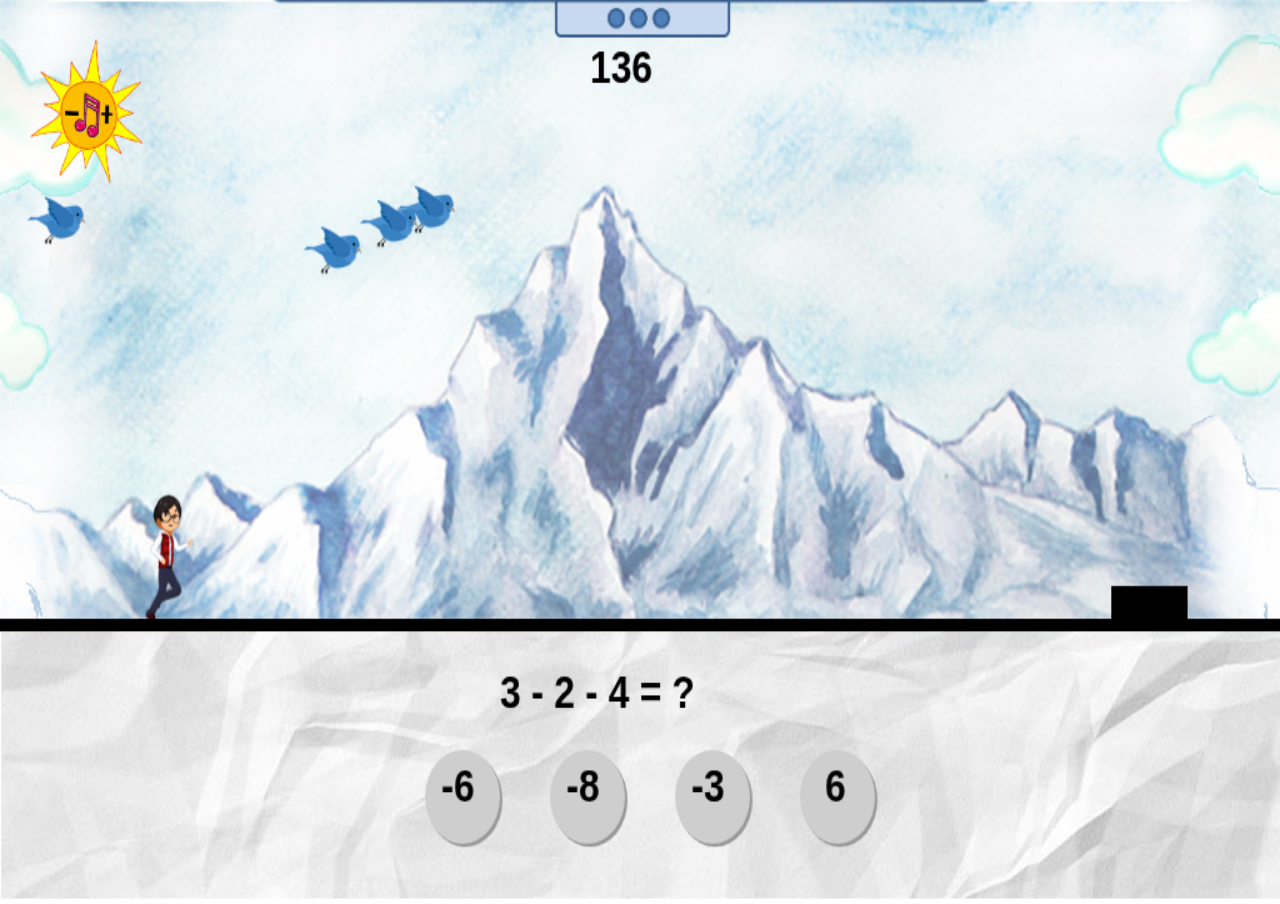
==== gamePage.html @ c8851156 "Initial commit" ====
﻿<!DOCTYPE html>
<html>
<head>
    <meta charset="utf-8" />
    <title>Calc it up</title>
   <!-- createjs -->
    <script src="js/preloadjs-0.2.0.min.js"></script>
    <script src="js/easeljs/ui/Touch.js"></script>
    <script src="js/easeljs/events/MouseEvent.js"></script>
    <script src="js/easeljs/display/DisplayObject.js"></script>
    <script src="js/easeljs/utils/UID.js"></script>
    <script src="js/easeljs/utils/Ticker.js"></script>
    <script src="js/easeljs/geom/Matrix2D.js"></script>
    <script src="js/easeljs/display/BitmapAnimation.js"></script>
    <script src="js/easeljs/geom/Rectangle.js"></script>
    <script src="js/easeljs/display/Shadow.js"></script>
    <script src="js/easeljs/display/Graphics.js"></script>
    <script src="js/easeljs/display/Shape.js"></script>
    <script src="js/easeljs/utils/SpriteSheetBuilder.js"></script>
    <script src="js/easeljs/utils/SpriteSheetUtils.js"></script>
    <script src="js/easeljs/display/SpriteSheet.js"></script>
    <script src="js/easeljs/display/Text.js"></script>
    <script src="js/easeljs/display/Bitmap.js"></script>
    <script src="js/easeljs/display/Container.js"></script>
    <script src="js/easeljs/display/Stage.js"></script>
    <script src="js/tweenjs-0.3.0.min.js"></script>
    <script src="http://code.createjs.com/soundjs-0.5.2.min.js"></script>
    <script src="js/box2dweb.js"></script>

    <!-- game files -->
    <script src="js/gameStates.js"></script>
    <script src="js/labyrinthGenerator.js"></script>
    <script src="js/labyrinthDrawer.js"></script>
    <script src="js/expressionGenerator.js"></script>
    <script src="js/expressionDrawer.js"></script>
    <script src="js/physics.js"></script>
    <script src="js/taskPreloader.js"></script>
    <script src="js/main.js"></script>

    <link href="css/default.css" rel="stylesheet" type="text/css"/>

    </head>
    <body onload="main()">
        <canvas id="game-stage-canvas"></canvas>
    </body>
</html>
---- css/default.css ----
﻿body, canvas, html {
    margin: 0;
    padding: 0;
    overflow: hidden;
}
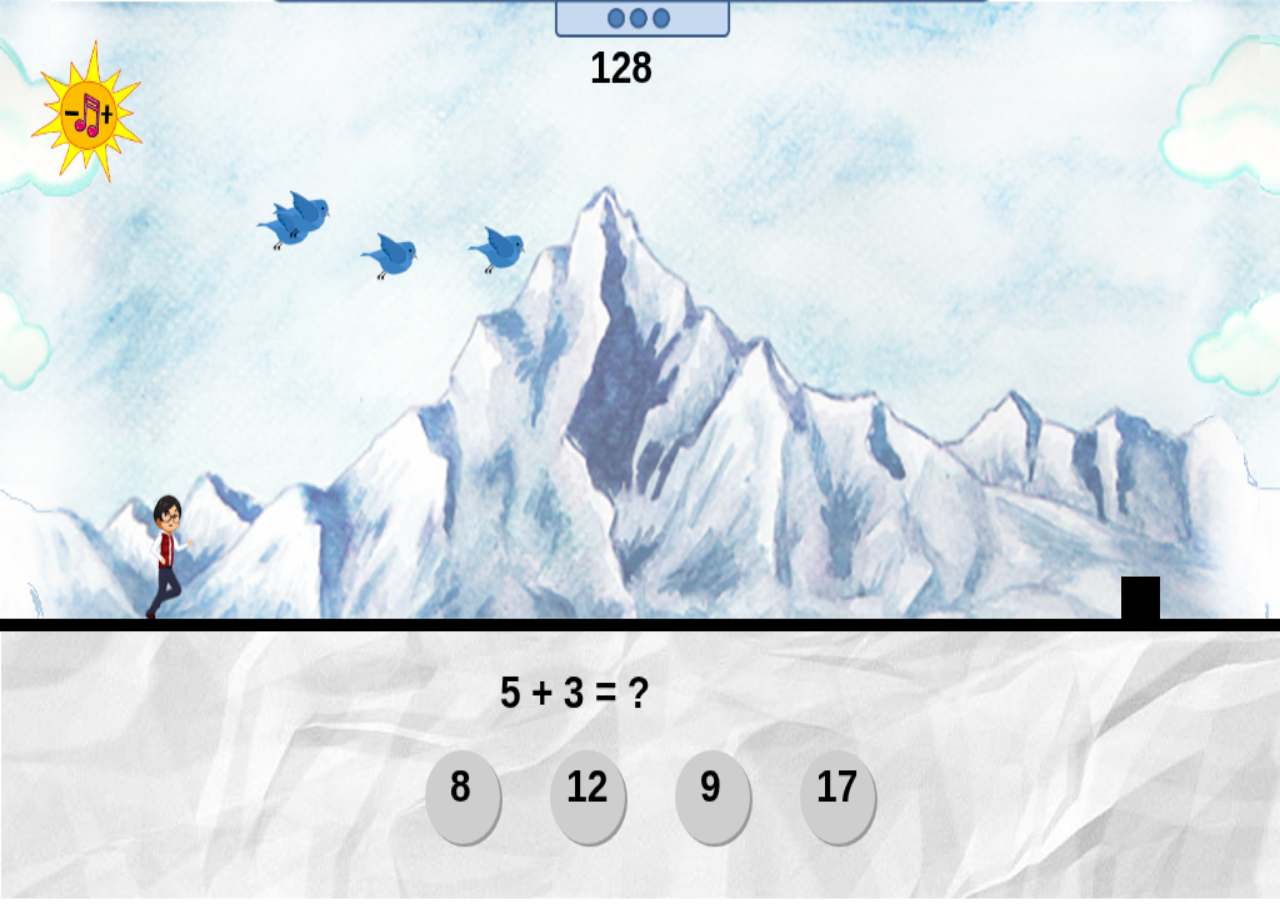
==== commit a8709b48: "add viewport tags" ====
--- a/gamePage.html
+++ b/gamePage.html
@@ -2,6 +2,8 @@
 <html>
 <head>
     <meta charset="utf-8" />
+    <meta content='width=device-width; initial-scale=1.0; maximum-scale=1.0; user-scalable=0;' name='viewport' />
+    <meta name="viewport" content="width=device-width" />
     <title>Calc it up</title>
    <!-- createjs -->
     <script src="js/preloadjs-0.2.0.min.js"></script>
@@ -43,4 +45,4 @@
     <body onload="main()">
         <canvas id="game-stage-canvas"></canvas>
     </body>
-</html>+</html>
--- a/css/default.css
+++ b/css/default.css
@@ -3,5 +3,3 @@
     padding: 0;
     overflow: hidden;
 }
-
-
